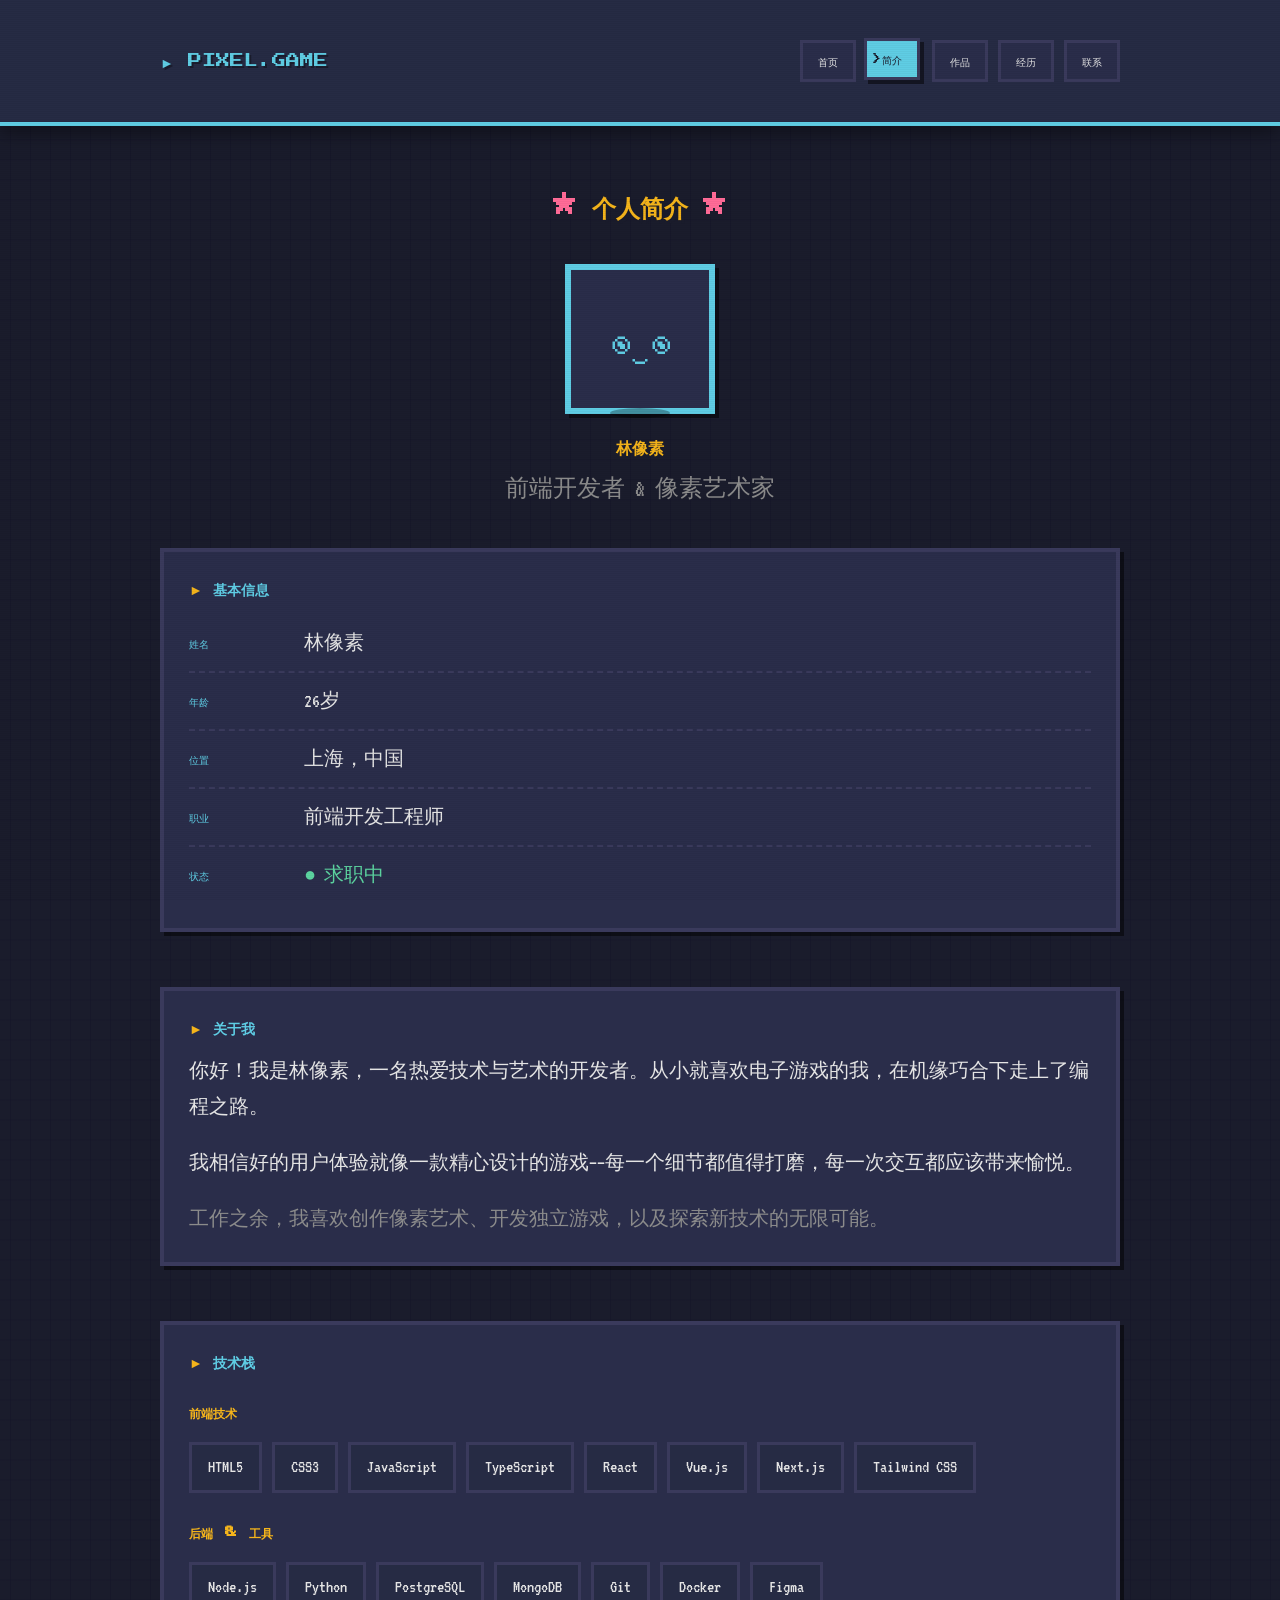
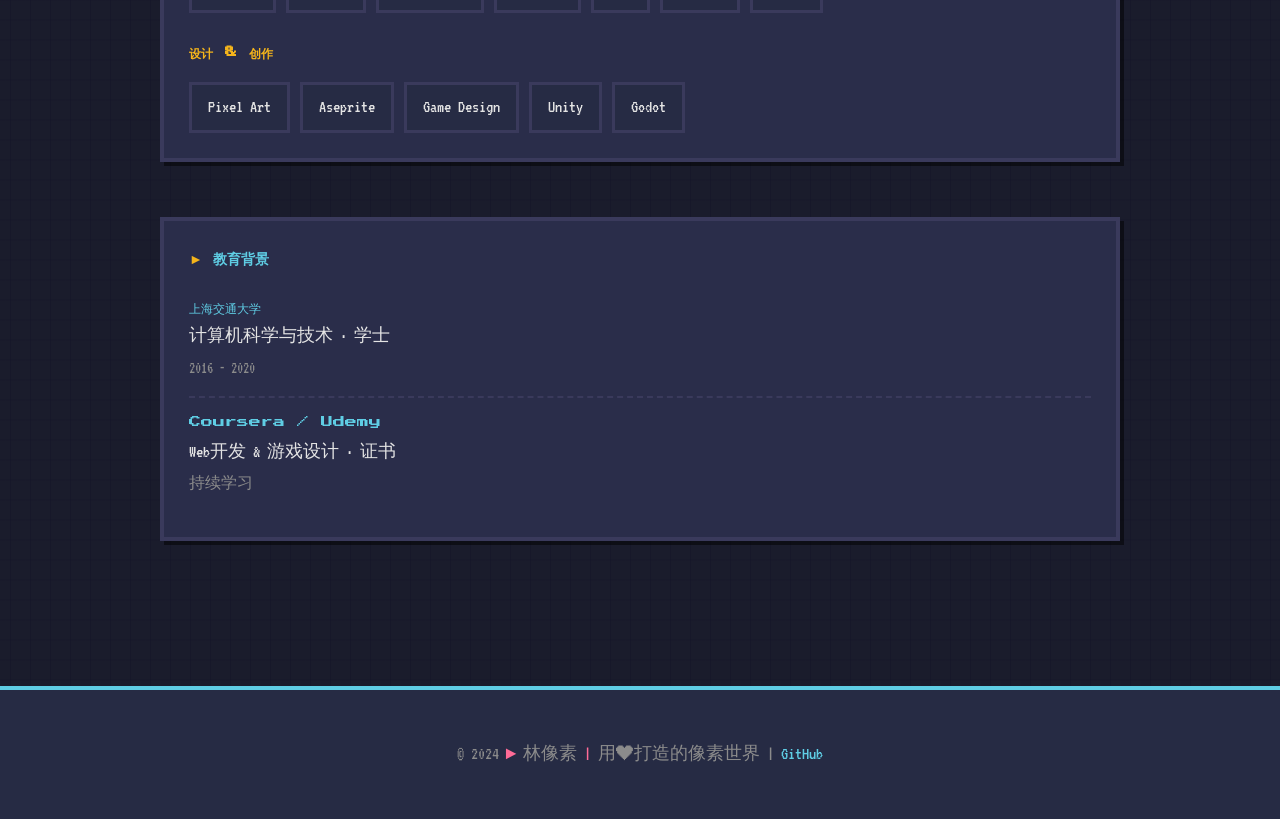
==== about.html @ 1f92423e "Initial commit: 像素风格个人网站" ====
<!DOCTYPE html>
<html lang="zh-CN">
<head>
  <meta charset="UTF-8">
  <meta name="viewport" content="width=device-width, initial-scale=1.0">
  <title>个人简介 | About Me</title>
  <link rel="stylesheet" href="css/style.css">
</head>
<body>
  <!-- Scanlines Effect -->
  <div class="scanlines"></div>
  
  <!-- Header & Navigation -->
  <header class="header">
    <div class="container">
      <a href="index.html" class="logo">► PIXEL.GAME</a>
      <nav class="nav">
        <a href="index.html">首页</a>
        <a href="about.html" class="active">简介</a>
        <a href="projects.html">作品</a>
        <a href="experience.html">经历</a>
        <a href="contact.html">联系</a>
      </nav>
    </div>
  </header>
  
  <!-- Main Content -->
  <main class="main">
    <div class="container">
      <h1 class="page-title">个人简介</h1>
      
      <!-- Avatar Section -->
      <div class="avatar-section fade-in">
        <div class="avatar">
          <span class="avatar-placeholder">◉‿◉</span>
        </div>
        <h2 class="avatar-name">林像素</h2>
        <p class="avatar-title">前端开发者 & 像素艺术家</p>
      </div>
      
      <div class="about-grid">
        <!-- Info Card -->
        <div class="card fade-in fade-in-delay-1">
          <h3 class="card-title">基本信息</h3>
          <ul class="info-list">
            <li>
              <span class="info-label">姓名</span>
              <span class="info-value">林像素</span>
            </li>
            <li>
              <span class="info-label">年龄</span>
              <span class="info-value">26岁</span>
            </li>
            <li>
              <span class="info-label">位置</span>
              <span class="info-value">上海，中国</span>
            </li>
            <li>
              <span class="info-label">职业</span>
              <span class="info-value">前端开发工程师</span>
            </li>
            <li>
              <span class="info-label">状态</span>
              <span class="info-value" style="color: var(--color-success);">● 求职中</span>
            </li>
          </ul>
        </div>
        
        <!-- About Me Card -->
        <div class="card fade-in fade-in-delay-2">
          <h3 class="card-title">关于我</h3>
          <p style="font-size: 20px; line-height: 1.8; color: var(--color-text); margin-bottom: 20px;">
            你好！我是林像素，一名热爱技术与艺术的开发者。从小就喜欢电子游戏的我，在机缘巧合下走上了编程之路。
          </p>
          <p style="font-size: 20px; line-height: 1.8; color: var(--color-text); margin-bottom: 20px;">
            我相信好的用户体验就像一款精心设计的游戏——每一个细节都值得打磨，每一次交互都应该带来愉悦。
          </p>
          <p style="font-size: 20px; line-height: 1.8; color: var(--color-text-dim);">
            工作之余，我喜欢创作像素艺术、开发独立游戏，以及探索新技术的无限可能。
          </p>
        </div>
        
        <!-- Skills Card -->
        <div class="card fade-in fade-in-delay-3">
          <h3 class="card-title">技术栈</h3>
          <div class="skills-section">
            <h4 class="skills-title">前端技术</h4>
            <div class="skills-grid">
              <span class="skill-tag">HTML5</span>
              <span class="skill-tag">CSS3</span>
              <span class="skill-tag">JavaScript</span>
              <span class="skill-tag">TypeScript</span>
              <span class="skill-tag">React</span>
              <span class="skill-tag">Vue.js</span>
              <span class="skill-tag">Next.js</span>
              <span class="skill-tag">Tailwind CSS</span>
            </div>
          </div>
          
          <div class="skills-section">
            <h4 class="skills-title">后端 & 工具</h4>
            <div class="skills-grid">
              <span class="skill-tag">Node.js</span>
              <span class="skill-tag">Python</span>
              <span class="skill-tag">PostgreSQL</span>
              <span class="skill-tag">MongoDB</span>
              <span class="skill-tag">Git</span>
              <span class="skill-tag">Docker</span>
              <span class="skill-tag">Figma</span>
            </div>
          </div>
          
          <div class="skills-section">
            <h4 class="skills-title">设计 & 创作</h4>
            <div class="skills-grid">
              <span class="skill-tag">Pixel Art</span>
              <span class="skill-tag">Aseprite</span>
              <span class="skill-tag">Game Design</span>
              <span class="skill-tag">Unity</span>
              <span class="skill-tag">Godot</span>
            </div>
          </div>
        </div>
        
        <!-- Education Card -->
        <div class="card fade-in fade-in-delay-4">
          <h3 class="card-title">教育背景</h3>
          <div style="padding: 15px 0; border-bottom: 2px dashed var(--color-border);">
            <div style="font-family: var(--font-pixel); font-size: 12px; color: var(--color-primary); margin-bottom: 5px;">
              上海交通大学
            </div>
            <div style="font-size: 18px; color: var(--color-text); margin-bottom: 5px;">
              计算机科学与技术 · 学士
            </div>
            <div style="font-family: var(--font-code); font-size: 16px; color: var(--color-text-dim);">
              2016 - 2020
            </div>
          </div>
          <div style="padding: 15px 0;">
            <div style="font-family: var(--font-pixel); font-size: 12px; color: var(--color-primary); margin-bottom: 5px;">
              Coursera / Udemy
            </div>
            <div style="font-size: 18px; color: var(--color-text); margin-bottom: 5px;">
              Web开发 & 游戏设计 · 证书
            </div>
            <div style="font-family: var(--font-code); font-size: 16px; color: var(--color-text-dim);">
              持续学习
            </div>
          </div>
        </div>
      </div>
    </div>
  </main>
  
  <!-- Footer -->
  <footer class="footer">
    <div class="container">
      <p class="footer-text">
        © 2024 <span>►</span> 林像素 <span>|</span> 
        用❤打造的像素世界 | <a href="https://github.com" target="_blank">GitHub</a>
      </p>
    </div>
  </footer>
  
  <script src="js/main.js"></script>
</body>
</html>
---- css/style.css ----
/* ===================================
   Pixel Style - Global CSS
   =================================== */

/* Google Fonts - Pixel Fonts */
@import url('https://fonts.googleapis.com/css2?family=Press+Start+2P&family=VT323&display=swap');

/* CSS Variables */
:root {
  --color-bg: #1a1c2c;
  --color-bg-secondary: #262b44;
  --color-primary: #5fcde4;
  --color-secondary: #f4b41b;
  --color-accent: #ff6b97;
  --color-text: #e4e4e4;
  --color-text-dim: #8b8b8b;
  --color-border: #3a3a5c;
  --color-success: #5cd4a0;
  --color-card: #2a2d4a;
  --color-card-hover: #3a3d6a;
  
  --font-pixel: 'Press Start 2P', cursive;
  --font-code: 'VT323', monospace;
  
  --shadow-pixel: 4px 4px 0px rgba(0, 0, 0, 0.5);
  --shadow-pixel-hover: 6px 6px 0px rgba(0, 0, 0, 0.6);
}

/* Reset & Base */
* {
  margin: 0;
  padding: 0;
  box-sizing: border-box;
}

html {
  scroll-behavior: smooth;
}

body {
  font-family: var(--font-code);
  font-size: 20px;
  line-height: 1.6;
  background-color: var(--color-bg);
  color: var(--color-text);
  min-height: 100vh;
  background-image: 
    linear-gradient(rgba(20, 20, 40, 0.5) 1px, transparent 1px),
    linear-gradient(90deg, rgba(20, 20, 40, 0.5) 1px, transparent 1px);
  background-size: 20px 20px;
  background-position: center center;
}

/* Selection */
::selection {
  background-color: var(--color-primary);
  color: var(--color-bg);
}

/* Scrollbar */
::-webkit-scrollbar {
  width: 12px;
}

::-webkit-scrollbar-track {
  background: var(--color-bg-secondary);
  border-left: 2px solid var(--color-border);
}

::-webkit-scrollbar-thumb {
  background: var(--color-primary);
  border: 2px solid var(--color-border);
}

/* ===================================
   Layout Container
   =================================== */
.container {
  max-width: 1000px;
  margin: 0 auto;
  padding: 20px;
}

/* ===================================
   Header & Navigation
   =================================== */
.header {
  background-color: var(--color-bg-secondary);
  border-bottom: 4px solid var(--color-primary);
  padding: 20px 0;
  position: sticky;
  top: 0;
  z-index: 100;
  box-shadow: 0 4px 20px rgba(0, 0, 0, 0.5);
}

.header .container {
  display: flex;
  justify-content: space-between;
  align-items: center;
  flex-wrap: wrap;
  gap: 15px;
}

.logo {
  font-family: var(--font-pixel);
  font-size: 14px;
  color: var(--color-primary);
  text-decoration: none;
  text-shadow: 2px 2px 0 var(--color-bg);
  transition: all 0.2s ease;
}

.logo:hover {
  color: var(--color-secondary);
  text-shadow: 3px 3px 0 var(--color-bg);
}

.nav {
  display: flex;
  gap: 10px;
  flex-wrap: wrap;
}

.nav a {
  font-family: var(--font-pixel);
  font-size: 10px;
  color: var(--color-text);
  text-decoration: none;
  padding: 10px 15px;
  background-color: var(--color-card);
  border: 3px solid var(--color-border);
  transition: all 0.2s ease;
  position: relative;
}

.nav a:hover,
.nav a.active {
  background-color: var(--color-primary);
  color: var(--color-bg);
  transform: translate(-2px, -2px);
  box-shadow: var(--shadow-pixel);
}

.nav a.active::before {
  content: '>';
  position: absolute;
  left: 5px;
  animation: blink 1s infinite;
}

@keyframes blink {
  0%, 50% { opacity: 1; }
  51%, 100% { opacity: 0; }
}

/* ===================================
   Main Content
   =================================== */
.main {
  padding: 40px 0;
  min-height: calc(100vh - 200px);
}

.page-title {
  font-family: var(--font-pixel);
  font-size: 24px;
  color: var(--color-secondary);
  text-align: center;
  margin-bottom: 40px;
  text-shadow: 3px 3px 0 var(--color-bg);
  position: relative;
}

.page-title::before,
.page-title::after {
  content: '★';
  margin: 0 15px;
  color: var(--color-accent);
}

/* ===================================
   Cards & Panels
   =================================== */
.card {
  background-color: var(--color-card);
  border: 4px solid var(--color-border);
  padding: 25px;
  margin-bottom: 25px;
  box-shadow: var(--shadow-pixel);
  transition: all 0.2s ease;
}

.card:hover {
  transform: translate(-3px, -3px);
  box-shadow: var(--shadow-pixel-hover);
  background-color: var(--color-card-hover);
}

.card-title {
  font-family: var(--font-pixel);
  font-size: 14px;
  color: var(--color-primary);
  margin-bottom: 15px;
  display: flex;
  align-items: center;
  gap: 10px;
}

.card-title::before {
  content: '►';
  color: var(--color-secondary);
}

/* ===================================
   Hero Section (Homepage)
   =================================== */
.hero {
  text-align: center;
  padding: 60px 20px;
  background: linear-gradient(180deg, var(--color-bg-secondary) 0%, var(--color-bg) 100%);
  border: 4px solid var(--color-border);
  margin-bottom: 40px;
  position: relative;
  overflow: hidden;
}

.hero::before {
  content: '';
  position: absolute;
  top: 0;
  left: 0;
  right: 0;
  bottom: 0;
  background-image: 
    radial-gradient(circle, var(--color-primary) 1px, transparent 1px),
    radial-gradient(circle, var(--color-secondary) 1px, transparent 1px);
  background-size: 30px 30px, 20px 20px;
  background-position: 0 0, 10px 10px;
  opacity: 0.1;
  pointer-events: none;
}

.hero-title {
  font-family: var(--font-pixel);
  font-size: 28px;
  color: var(--color-primary);
  margin-bottom: 30px;
  text-shadow: 4px 4px 0 var(--color-bg);
  animation: float 3s ease-in-out infinite;
}

@keyframes float {
  0%, 100% { transform: translateY(0); }
  50% { transform: translateY(-10px); }
}

.hero-subtitle {
  font-family: var(--font-code);
  font-size: 28px;
  color: var(--color-text);
  margin-bottom: 40px;
}

.hero-desc {
  font-size: 22px;
  color: var(--color-text-dim);
  max-width: 600px;
  margin: 0 auto 40px;
}

.hero-buttons {
  display: flex;
  gap: 20px;
  justify-content: center;
  flex-wrap: wrap;
}

/* ===================================
   Buttons
   =================================== */
.btn {
  font-family: var(--font-pixel);
  font-size: 10px;
  padding: 15px 25px;
  border: 4px solid;
  cursor: pointer;
  transition: all 0.2s ease;
  text-decoration: none;
  display: inline-block;
  text-align: center;
}

.btn-primary {
  background-color: var(--color-primary);
  border-color: var(--color-primary);
  color: var(--color-bg);
}

.btn-primary:hover {
  background-color: #7dd8eb;
  transform: translate(-3px, -3px);
  box-shadow: var(--shadow-pixel);
}

.btn-secondary {
  background-color: var(--color-card);
  border-color: var(--color-secondary);
  color: var(--color-secondary);
}

.btn-secondary:hover {
  background-color: var(--color-secondary);
  color: var(--color-bg);
  transform: translate(-3px, -3px);
  box-shadow: var(--shadow-pixel);
}

/* ===================================
   Pixel Decorations
   =================================== */
.pixel-border {
  border-style: solid;
  border-width: 4px;
  border-image: repeating-linear-gradient(
    45deg,
    var(--color-border),
    var(--color-border) 10px,
    var(--color-card) 10px,
    var(--color-card) 20px
  ) 4;
}

.pixel-divider {
  height: 4px;
  background: repeating-linear-gradient(
    90deg,
    var(--color-primary),
    var(--color-primary) 10px,
    var(--color-secondary) 10px,
    var(--color-secondary) 20px,
    var(--color-accent) 20px,
    var(--color-accent) 30px
  );
  margin: 40px 0;
}

/* ===================================
   Avatar Section
   =================================== */
.avatar-section {
  text-align: center;
  margin-bottom: 40px;
}

.avatar {
  width: 150px;
  height: 150px;
  background-color: var(--color-card);
  border: 6px solid var(--color-primary);
  margin: 0 auto 20px;
  display: flex;
  align-items: center;
  justify-content: center;
  image-rendering: pixelated;
  box-shadow: var(--shadow-pixel);
  position: relative;
}

.avatar::after {
  content: '';
  position: absolute;
  bottom: -10px;
  left: 50%;
  transform: translateX(-50%);
  width: 60px;
  height: 10px;
  background-color: rgba(0, 0, 0, 0.3);
  border-radius: 50%;
}

.avatar-placeholder {
  font-family: var(--font-pixel);
  font-size: 40px;
  color: var(--color-primary);
}

.avatar-name {
  font-family: var(--font-pixel);
  font-size: 16px;
  color: var(--color-secondary);
  margin-top: 20px;
}

.avatar-title {
  font-family: var(--font-code);
  font-size: 24px;
  color: var(--color-text-dim);
  margin-top: 10px;
}

/* ===================================
   About Page
   =================================== */
.about-grid {
  display: grid;
  grid-template-columns: 1fr;
  gap: 30px;
}

.info-list {
  list-style: none;
}

.info-list li {
  padding: 12px 0;
  border-bottom: 2px dashed var(--color-border);
  display: flex;
  align-items: center;
  gap: 15px;
}

.info-list li:last-child {
  border-bottom: none;
}

.info-label {
  font-family: var(--font-pixel);
  font-size: 10px;
  color: var(--color-primary);
  min-width: 100px;
}

.info-value {
  font-size: 20px;
  color: var(--color-text);
}

.skills-section {
  margin-top: 30px;
}

.skills-title {
  font-family: var(--font-pixel);
  font-size: 12px;
  color: var(--color-secondary);
  margin-bottom: 20px;
}

.skills-grid {
  display: flex;
  flex-wrap: wrap;
  gap: 10px;
}

.skill-tag {
  font-family: var(--font-code);
  font-size: 18px;
  padding: 8px 16px;
  background-color: var(--color-bg-secondary);
  border: 3px solid var(--color-border);
  color: var(--color-text);
  transition: all 0.2s ease;
}

.skill-tag:hover {
  border-color: var(--color-primary);
  color: var(--color-primary);
  transform: translate(-2px, -2px);
  box-shadow: 2px 2px 0 var(--color-primary);
}

/* ===================================
   Projects Page
   =================================== */
.projects-grid {
  display: grid;
  grid-template-columns: repeat(auto-fit, minmax(280px, 1fr));
  gap: 25px;
}

.project-card {
  background-color: var(--color-card);
  border: 4px solid var(--color-border);
  overflow: hidden;
  transition: all 0.2s ease;
  box-shadow: var(--shadow-pixel);
}

.project-card:hover {
  transform: translate(-4px, -4px);
  box-shadow: var(--shadow-pixel-hover);
  border-color: var(--color-primary);
}

.project-image {
  width: 100%;
  height: 150px;
  background-color: var(--color-bg-secondary);
  display: flex;
  align-items: center;
  justify-content: center;
  border-bottom: 4px solid var(--color-border);
  position: relative;
  overflow: hidden;
}

.project-image::before {
  content: '';
  position: absolute;
  top: 0;
  left: 0;
  right: 0;
  bottom: 0;
  background: repeating-linear-gradient(
    0deg,
    transparent,
    transparent 2px,
    rgba(0, 0, 0, 0.1) 2px,
    rgba(0, 0, 0, 0.1) 4px
  );
  pointer-events: none;
}

.project-image-placeholder {
  font-family: var(--font-pixel);
  font-size: 30px;
  color: var(--color-border);
}

.project-content {
  padding: 20px;
}

.project-title {
  font-family: var(--font-pixel);
  font-size: 12px;
  color: var(--color-primary);
  margin-bottom: 10px;
}

.project-desc {
  font-size: 18px;
  color: var(--color-text-dim);
  margin-bottom: 15px;
  line-height: 1.5;
}

.project-tags {
  display: flex;
  flex-wrap: wrap;
  gap: 8px;
}

.project-tag {
  font-family: var(--font-code);
  font-size: 14px;
  padding: 4px 10px;
  background-color: var(--color-bg-secondary);
  border: 2px solid var(--color-border);
  color: var(--color-secondary);
}

/* ===================================
   Experience Page (Timeline)
   =================================== */
.timeline {
  position: relative;
  padding-left: 30px;
}

.timeline::before {
  content: '';
  position: absolute;
  left: 10px;
  top: 0;
  bottom: 0;
  width: 4px;
  background: repeating-linear-gradient(
    180deg,
    var(--color-primary),
    var(--color-primary) 10px,
    var(--color-secondary) 10px,
    var(--color-secondary) 20px,
    var(--color-accent) 20px,
    var(--color-accent) 30px
  );
}

.timeline-item {
  position: relative;
  margin-bottom: 40px;
  padding: 25px;
  background-color: var(--color-card);
  border: 4px solid var(--color-border);
  box-shadow: var(--shadow-pixel);
  transition: all 0.2s ease;
}

.timeline-item:hover {
  transform: translateX(5px);
  border-color: var(--color-primary);
}

.timeline-item::before {
  content: '';
  position: absolute;
  left: -26px;
  top: 30px;
  width: 16px;
  height: 16px;
  background-color: var(--color-secondary);
  border: 4px solid var(--color-bg);
  box-shadow: 0 0 0 4px var(--color-border);
}

.timeline-date {
  font-family: var(--font-pixel);
  font-size: 10px;
  color: var(--color-secondary);
  margin-bottom: 10px;
  display: inline-block;
  padding: 5px 10px;
  background-color: var(--color-bg-secondary);
  border: 2px solid var(--color-secondary);
}

.timeline-company {
  font-family: var(--font-pixel);
  font-size: 14px;
  color: var(--color-primary);
  margin-bottom: 5px;
}

.timeline-position {
  font-family: var(--font-code);
  font-size: 24px;
  color: var(--color-text);
  margin-bottom: 15px;
}

.timeline-desc {
  font-size: 18px;
  color: var(--color-text-dim);
  line-height: 1.6;
}

/* ===================================
   Contact Page
   =================================== */
.contact-grid {
  display: grid;
  grid-template-columns: repeat(auto-fit, minmax(250px, 1fr));
  gap: 25px;
}

.contact-card {
  background-color: var(--color-card);
  border: 4px solid var(--color-border);
  padding: 30px;
  text-align: center;
  transition: all 0.2s ease;
  box-shadow: var(--shadow-pixel);
}

.contact-card:hover {
  transform: translate(-3px, -3px);
  box-shadow: var(--shadow-pixel-hover);
  border-color: var(--color-primary);
}

.contact-icon {
  font-size: 50px;
  margin-bottom: 20px;
  display: block;
}

.contact-label {
  font-family: var(--font-pixel);
  font-size: 10px;
  color: var(--color-text-dim);
  margin-bottom: 10px;
}

.contact-value {
  font-family: var(--font-code);
  font-size: 22px;
  color: var(--color-text);
  word-break: break-all;
}

.contact-value a {
  color: var(--color-primary);
  text-decoration: none;
  transition: all 0.2s ease;
}

.contact-value a:hover {
  color: var(--color-secondary);
}

.social-links {
  display: flex;
  justify-content: center;
  gap: 15px;
  margin-top: 40px;
}

.social-link {
  font-family: var(--font-pixel);
  font-size: 10px;
  padding: 12px 20px;
  background-color: var(--color-card);
  border: 4px solid var(--color-border);
  color: var(--color-text);
  text-decoration: none;
  transition: all 0.2s ease;
  display: flex;
  align-items: center;
  gap: 8px;
}

.social-link:hover {
  background-color: var(--color-primary);
  border-color: var(--color-primary);
  color: var(--color-bg);
  transform: translate(-3px, -3px);
  box-shadow: var(--shadow-pixel);
}

.social-icon {
  font-size: 20px;
}

/* ===================================
   Footer
   =================================== */
.footer {
  background-color: var(--color-bg-secondary);
  border-top: 4px solid var(--color-primary);
  padding: 30px 0;
  text-align: center;
  margin-top: 60px;
}

.footer-text {
  font-family: var(--font-code);
  font-size: 18px;
  color: var(--color-text-dim);
}

.footer-text span {
  color: var(--color-accent);
}

.footer-text a {
  color: var(--color-primary);
  text-decoration: none;
}

.footer-text a:hover {
  color: var(--color-secondary);
}

/* ===================================
   Scanlines Effect (Optional)
   =================================== */
.scanlines {
  position: fixed;
  top: 0;
  left: 0;
  width: 100%;
  height: 100%;
  pointer-events: none;
  z-index: 9999;
  background: repeating-linear-gradient(
    0deg,
    rgba(0, 0, 0, 0.1),
    rgba(0, 0, 0, 0.1) 1px,
    transparent 1px,
    transparent 2px
  );
  opacity: 0.3;
}

/* ===================================
   Responsive Design
   =================================== */
@media (max-width: 768px) {
  body {
    font-size: 18px;
  }
  
  .header .container {
    flex-direction: column;
    text-align: center;
  }
  
  .nav {
    justify-content: center;
  }
  
  .nav a {
    font-size: 8px;
    padding: 8px 12px;
  }
  
  .hero-title {
    font-size: 20px;
  }
  
  .hero-subtitle {
    font-size: 22px;
  }
  
  .page-title {
    font-size: 18px;
  }
  
  .page-title::before,
  .page-title::after {
    display: none;
  }
  
  .card-title {
    font-size: 12px;
  }
  
  .avatar {
    width: 120px;
    height: 120px;
  }
  
  .projects-grid {
    grid-template-columns: 1fr;
  }
  
  .contact-grid {
    grid-template-columns: 1fr;
  }
  
  .timeline {
    padding-left: 20px;
  }
  
  .timeline-item::before {
    left: -18px;
    width: 12px;
    height: 12px;
  }
}

@media (max-width: 480px) {
  .container {
    padding: 15px;
  }
  
  .hero {
    padding: 40px 15px;
  }
  
  .hero-title {
    font-size: 16px;
  }
  
  .hero-buttons {
    flex-direction: column;
    align-items: center;
  }
  
  .btn {
    width: 100%;
    max-width: 200px;
  }
  
  .info-list li {
    flex-direction: column;
    align-items: flex-start;
    gap: 5px;
  }
  
  .skills-grid {
    justify-content: center;
  }
}

/* ===================================
   Animations
   =================================== */
@keyframes fadeIn {
  from {
    opacity: 0;
    transform: translateY(20px);
  }
  to {
    opacity: 1;
    transform: translateY(0);
  }
}

.fade-in {
  animation: fadeIn 0.6s ease forwards;
}

.fade-in-delay-1 { animation-delay: 0.1s; }
.fade-in-delay-2 { animation-delay: 0.2s; }
.fade-in-delay-3 { animation-delay: 0.3s; }
.fade-in-delay-4 { animation-delay: 0.4s; }

/* Typing cursor effect */
.typing::after {
  content: '_';
  animation: blink 0.7s infinite;
}
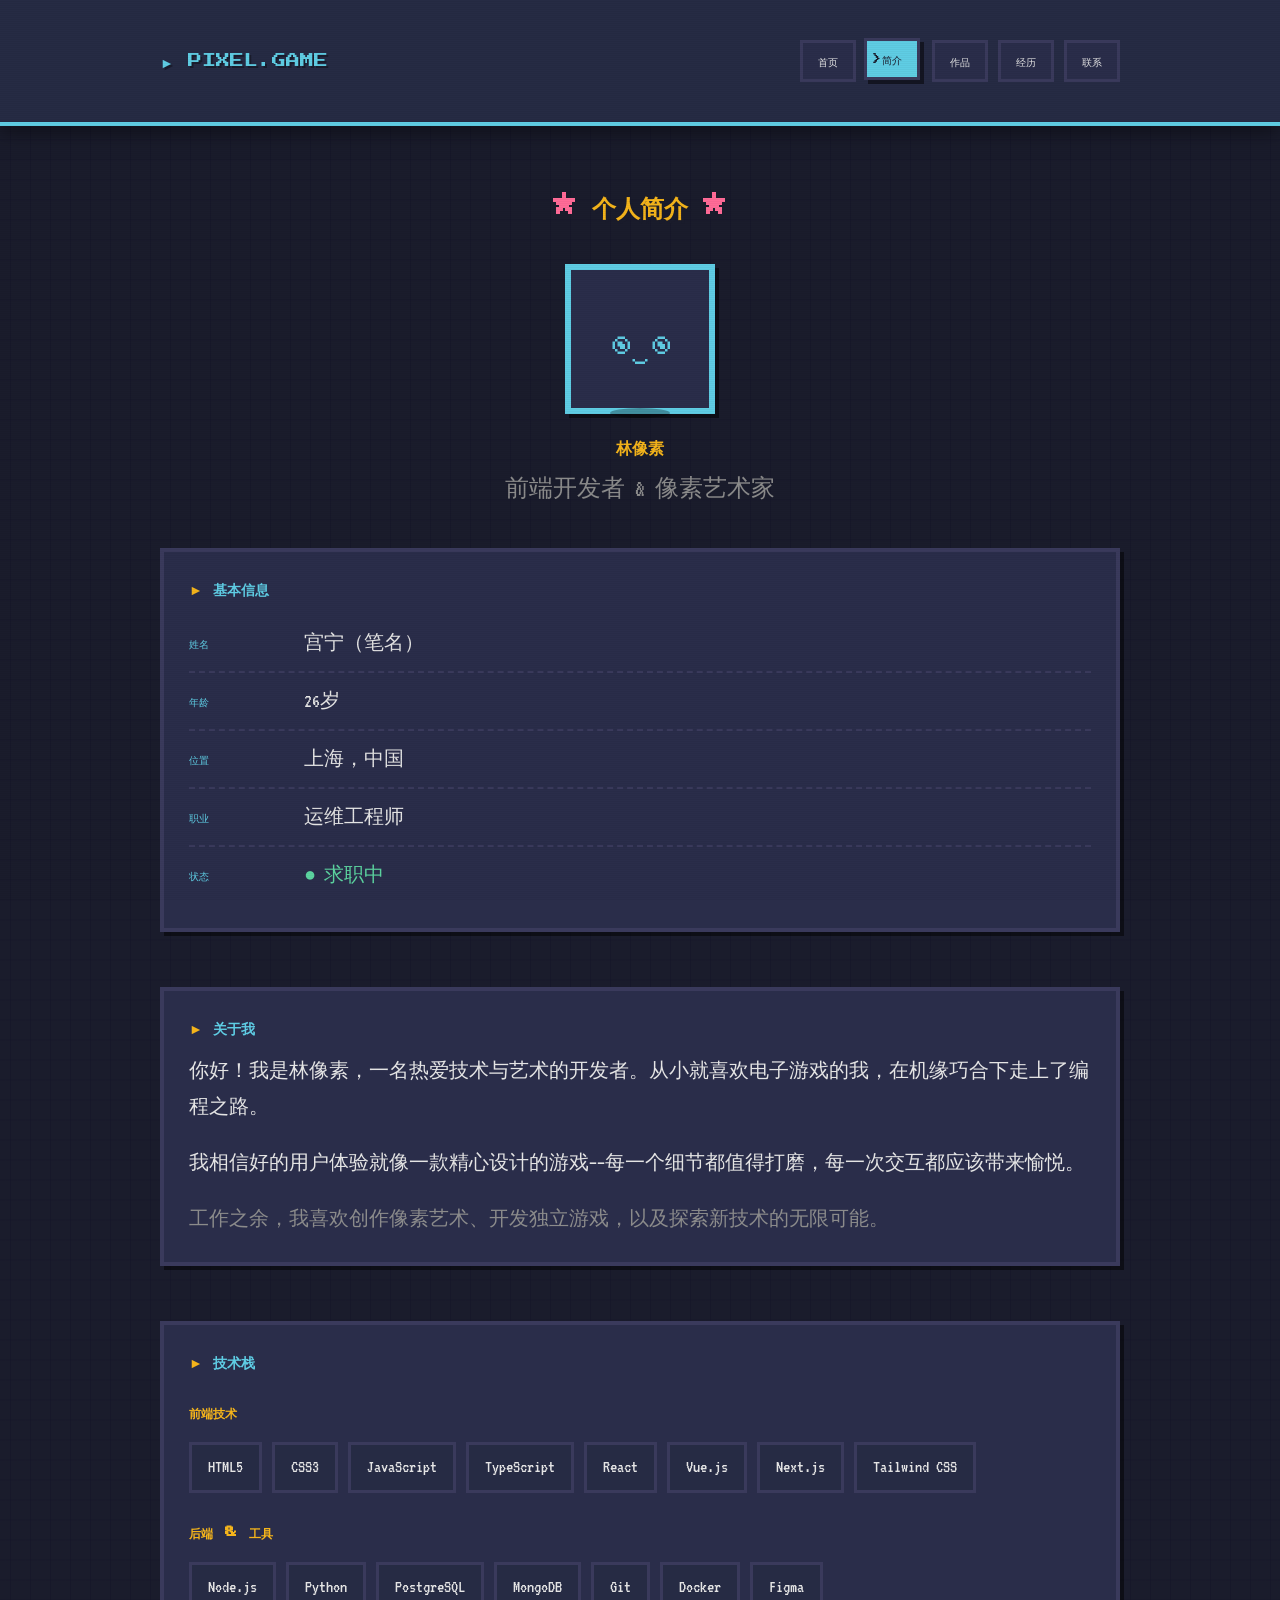
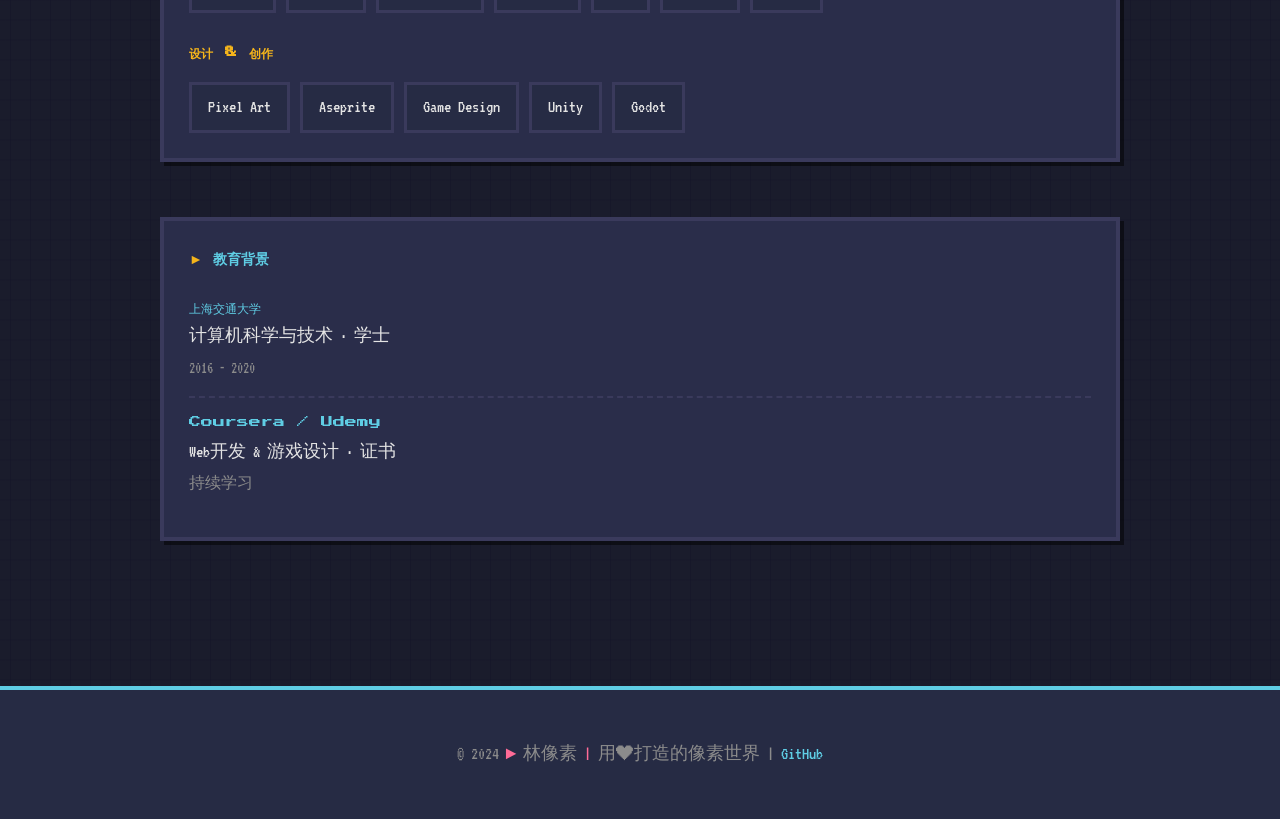
==== commit 7759e8e0: "更新个人信息：宫宁（运维工程师）" ====
--- a/about.html
+++ b/about.html
@@ -45,7 +45,7 @@
           <ul class="info-list">
             <li>
               <span class="info-label">姓名</span>
-              <span class="info-value">林像素</span>
+              <span class="info-value">宫宁（笔名）</span>
             </li>
             <li>
               <span class="info-label">年龄</span>
@@ -57,7 +57,7 @@
             </li>
             <li>
               <span class="info-label">职业</span>
-              <span class="info-value">前端开发工程师</span>
+              <span class="info-value">运维工程师</span>
             </li>
             <li>
               <span class="info-label">状态</span>
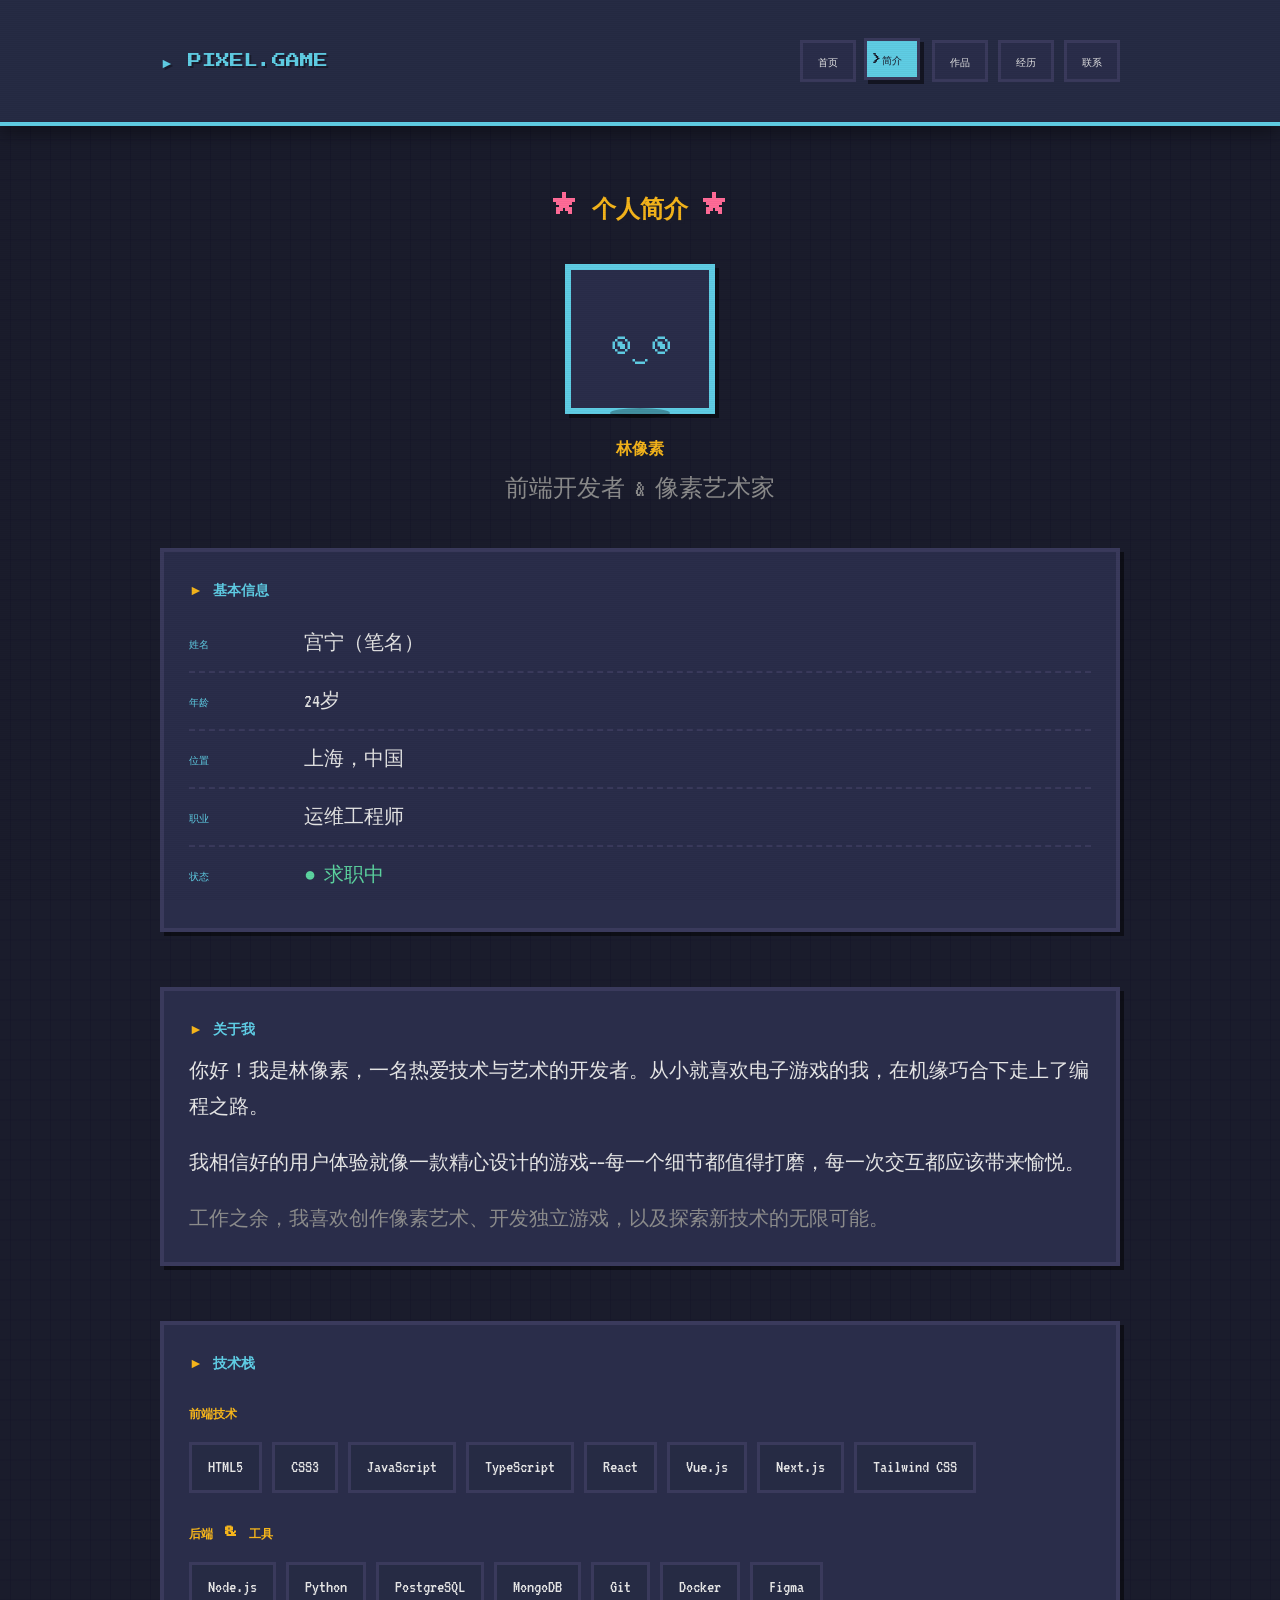
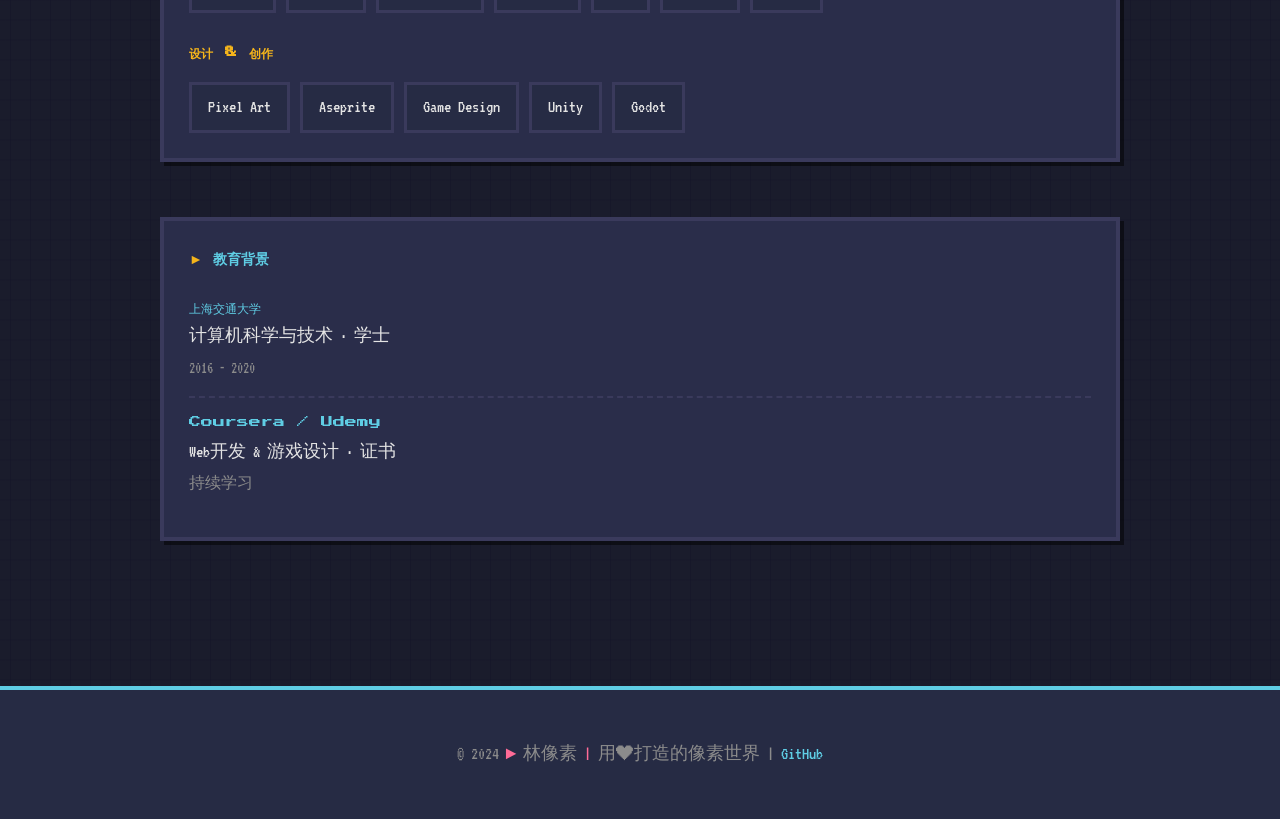
==== commit 032a684f: "更新简历信息：工作经历、联系方式、年龄位置" ====
--- a/about.html
+++ b/about.html
@@ -49,7 +49,7 @@
             </li>
             <li>
               <span class="info-label">年龄</span>
-              <span class="info-value">26岁</span>
+              <span class="info-value">24岁</span>
             </li>
             <li>
               <span class="info-label">位置</span>
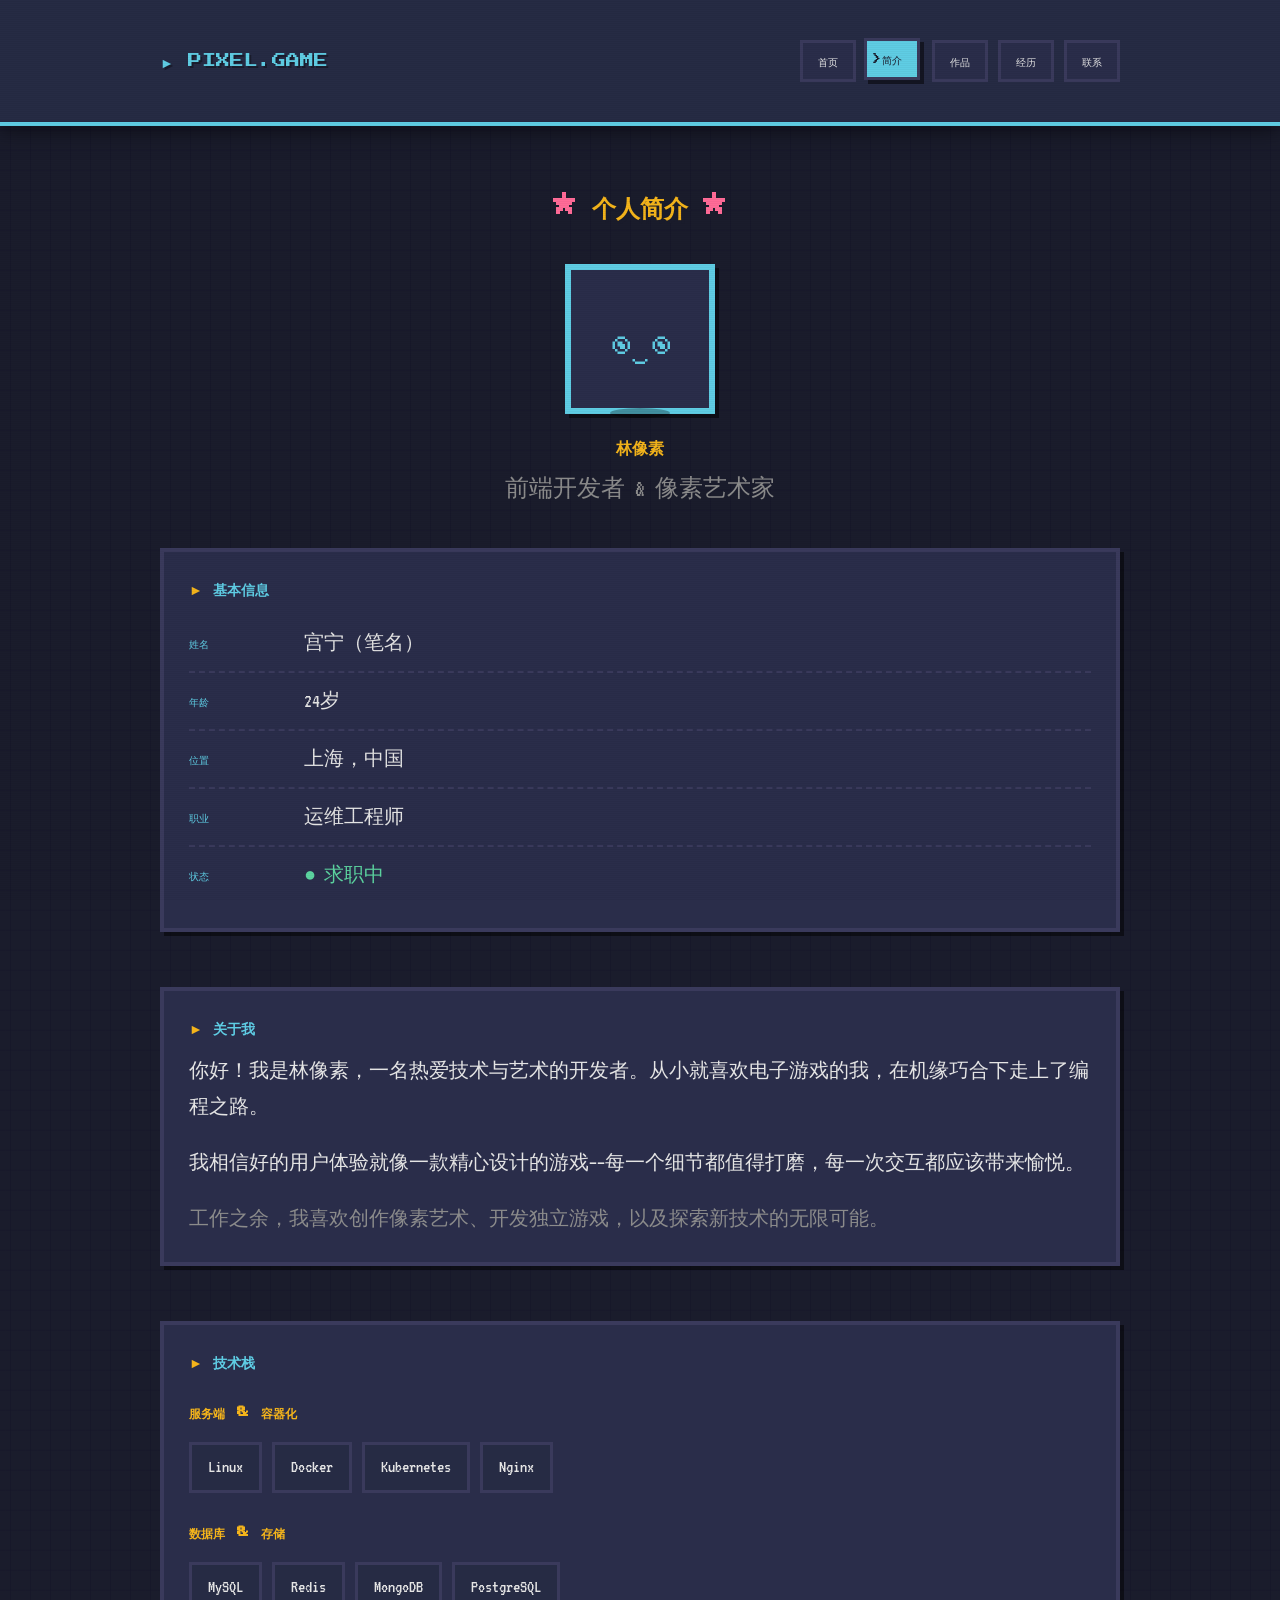
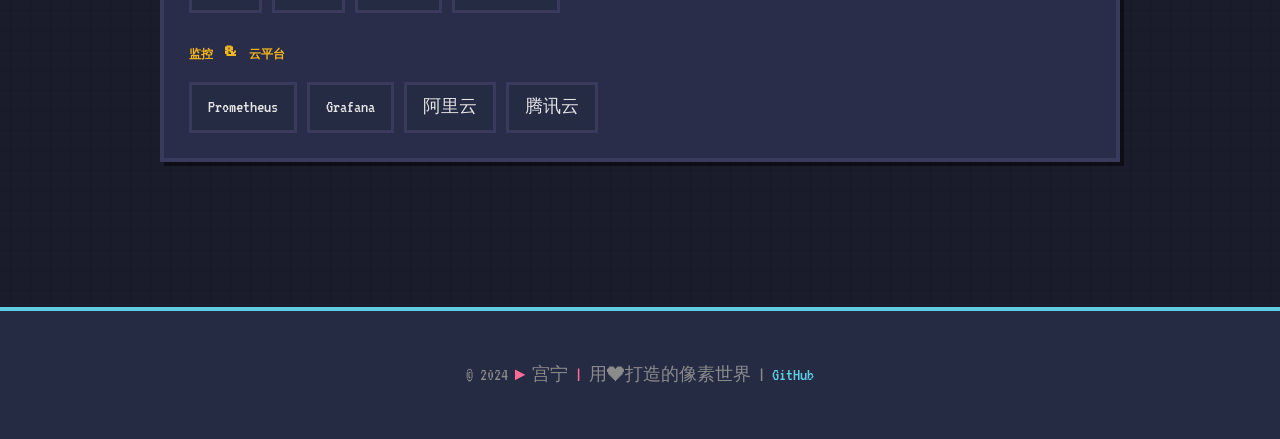
==== commit 75f36744: "清理所有假数据，更新为真实信息" ====
--- a/about.html
+++ b/about.html
@@ -84,67 +84,32 @@
         <div class="card fade-in fade-in-delay-3">
           <h3 class="card-title">技术栈</h3>
           <div class="skills-section">
-            <h4 class="skills-title">前端技术</h4>
+            <h4 class="skills-title">服务端 & 容器化</h4>
             <div class="skills-grid">
-              <span class="skill-tag">HTML5</span>
-              <span class="skill-tag">CSS3</span>
-              <span class="skill-tag">JavaScript</span>
-              <span class="skill-tag">TypeScript</span>
-              <span class="skill-tag">React</span>
-              <span class="skill-tag">Vue.js</span>
-              <span class="skill-tag">Next.js</span>
-              <span class="skill-tag">Tailwind CSS</span>
+              <span class="skill-tag">Linux</span>
+              <span class="skill-tag">Docker</span>
+              <span class="skill-tag">Kubernetes</span>
+              <span class="skill-tag">Nginx</span>
             </div>
           </div>
           
           <div class="skills-section">
-            <h4 class="skills-title">后端 & 工具</h4>
+            <h4 class="skills-title">数据库 & 存储</h4>
             <div class="skills-grid">
-              <span class="skill-tag">Node.js</span>
-              <span class="skill-tag">Python</span>
+              <span class="skill-tag">MySQL</span>
+              <span class="skill-tag">Redis</span>
+              <span class="skill-tag">MongoDB</span>
               <span class="skill-tag">PostgreSQL</span>
-              <span class="skill-tag">MongoDB</span>
-              <span class="skill-tag">Git</span>
-              <span class="skill-tag">Docker</span>
-              <span class="skill-tag">Figma</span>
             </div>
           </div>
           
           <div class="skills-section">
-            <h4 class="skills-title">设计 & 创作</h4>
+            <h4 class="skills-title">监控 & 云平台</h4>
             <div class="skills-grid">
-              <span class="skill-tag">Pixel Art</span>
-              <span class="skill-tag">Aseprite</span>
-              <span class="skill-tag">Game Design</span>
-              <span class="skill-tag">Unity</span>
-              <span class="skill-tag">Godot</span>
-            </div>
-          </div>
-        </div>
-        
-        <!-- Education Card -->
-        <div class="card fade-in fade-in-delay-4">
-          <h3 class="card-title">教育背景</h3>
-          <div style="padding: 15px 0; border-bottom: 2px dashed var(--color-border);">
-            <div style="font-family: var(--font-pixel); font-size: 12px; color: var(--color-primary); margin-bottom: 5px;">
-              上海交通大学
-            </div>
-            <div style="font-size: 18px; color: var(--color-text); margin-bottom: 5px;">
-              计算机科学与技术 · 学士
-            </div>
-            <div style="font-family: var(--font-code); font-size: 16px; color: var(--color-text-dim);">
-              2016 - 2020
-            </div>
-          </div>
-          <div style="padding: 15px 0;">
-            <div style="font-family: var(--font-pixel); font-size: 12px; color: var(--color-primary); margin-bottom: 5px;">
-              Coursera / Udemy
-            </div>
-            <div style="font-size: 18px; color: var(--color-text); margin-bottom: 5px;">
-              Web开发 & 游戏设计 · 证书
-            </div>
-            <div style="font-family: var(--font-code); font-size: 16px; color: var(--color-text-dim);">
-              持续学习
+              <span class="skill-tag">Prometheus</span>
+              <span class="skill-tag">Grafana</span>
+              <span class="skill-tag">阿里云</span>
+              <span class="skill-tag">腾讯云</span>
             </div>
           </div>
         </div>
@@ -156,7 +121,7 @@
   <footer class="footer">
     <div class="container">
       <p class="footer-text">
-        © 2024 <span>►</span> 林像素 <span>|</span> 
+        © 2024 <span>►</span> 宫宁 <span>|</span> 
         用❤打造的像素世界 | <a href="https://github.com" target="_blank">GitHub</a>
       </p>
     </div>
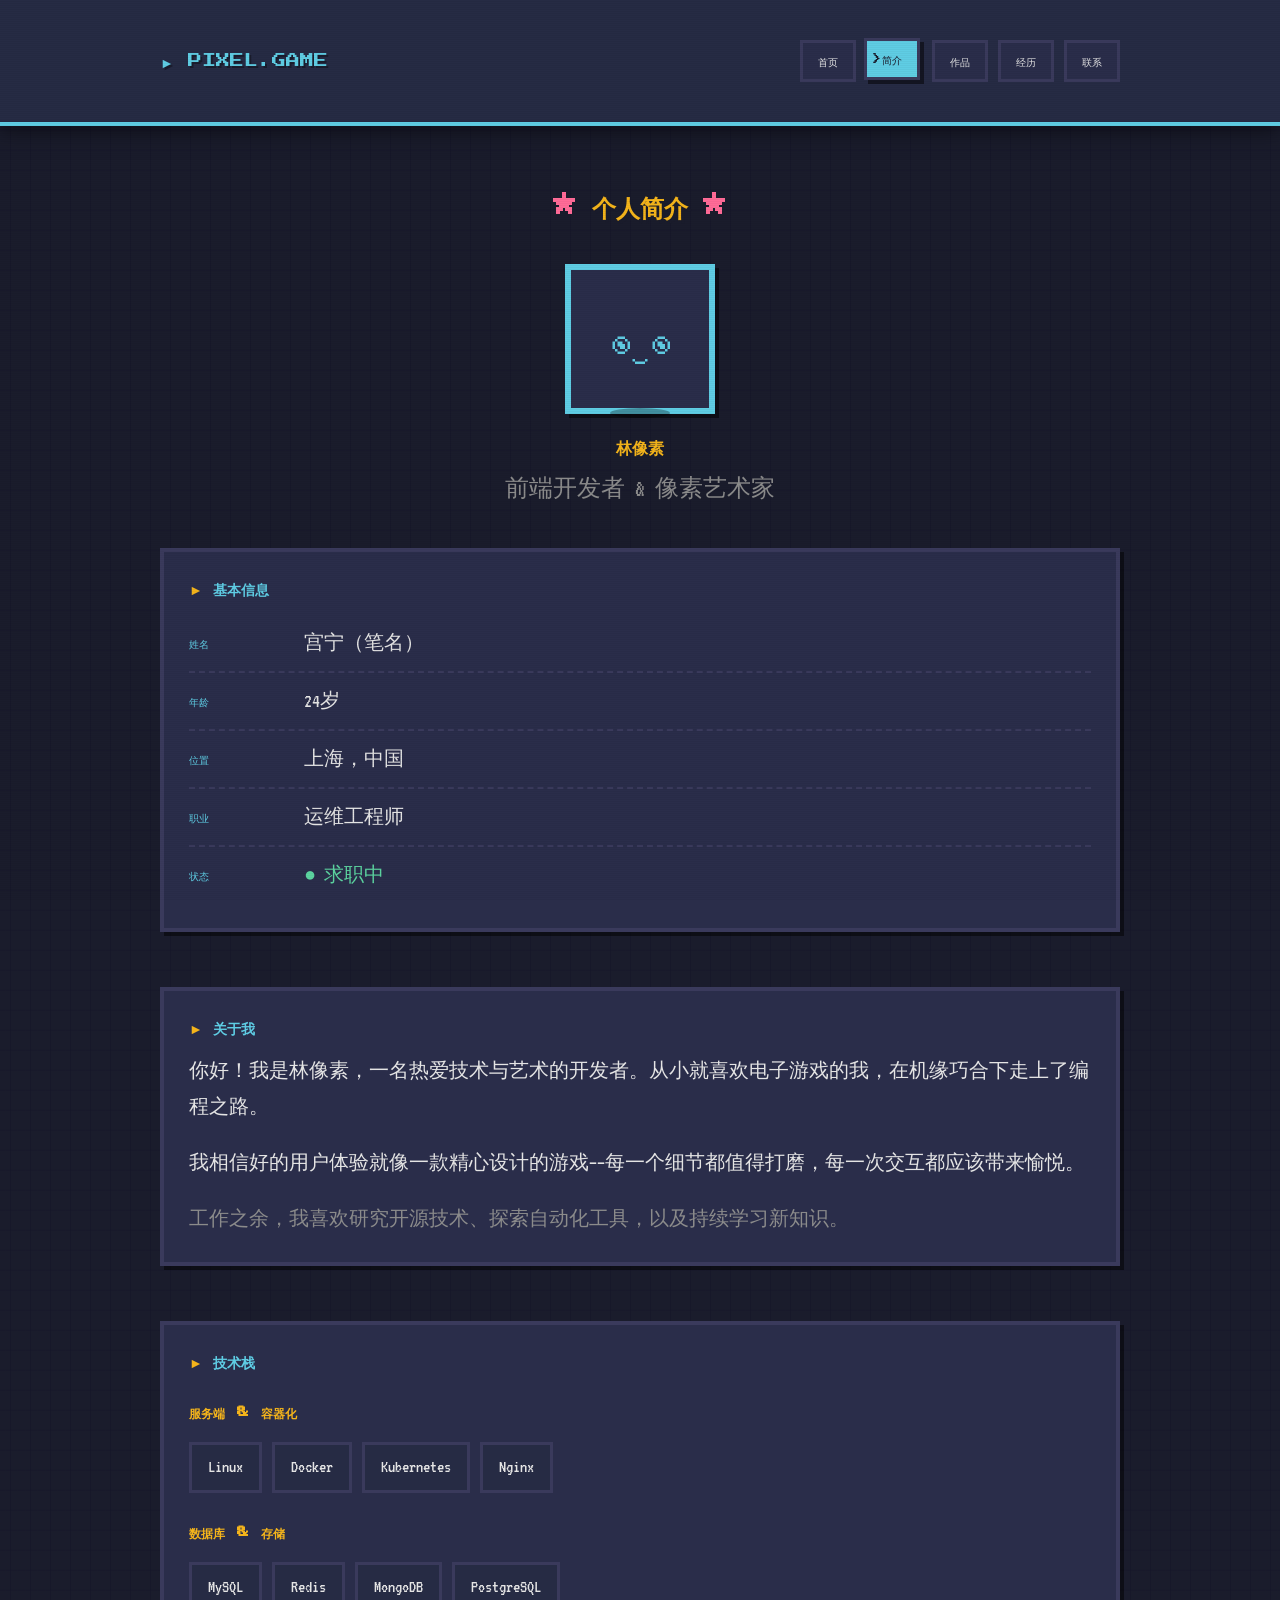
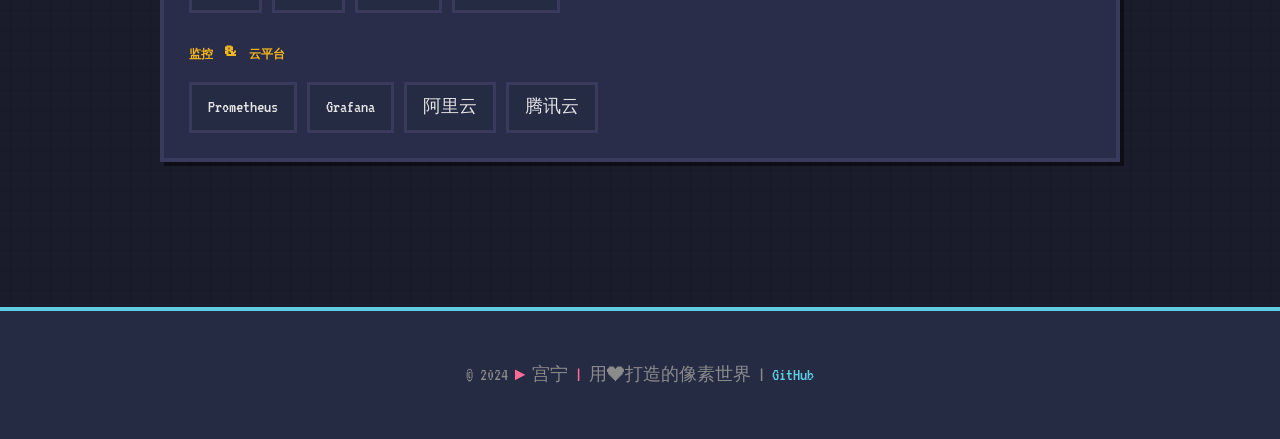
==== commit 4c89dcd8: "修复个人信息为宫宁" ====
--- a/about.html
+++ b/about.html
@@ -76,7 +76,7 @@
             我相信好的用户体验就像一款精心设计的游戏——每一个细节都值得打磨，每一次交互都应该带来愉悦。
           </p>
           <p style="font-size: 20px; line-height: 1.8; color: var(--color-text-dim);">
-            工作之余，我喜欢创作像素艺术、开发独立游戏，以及探索新技术的无限可能。
+            工作之余，我喜欢研究开源技术、探索自动化工具，以及持续学习新知识。
           </p>
         </div>
         
